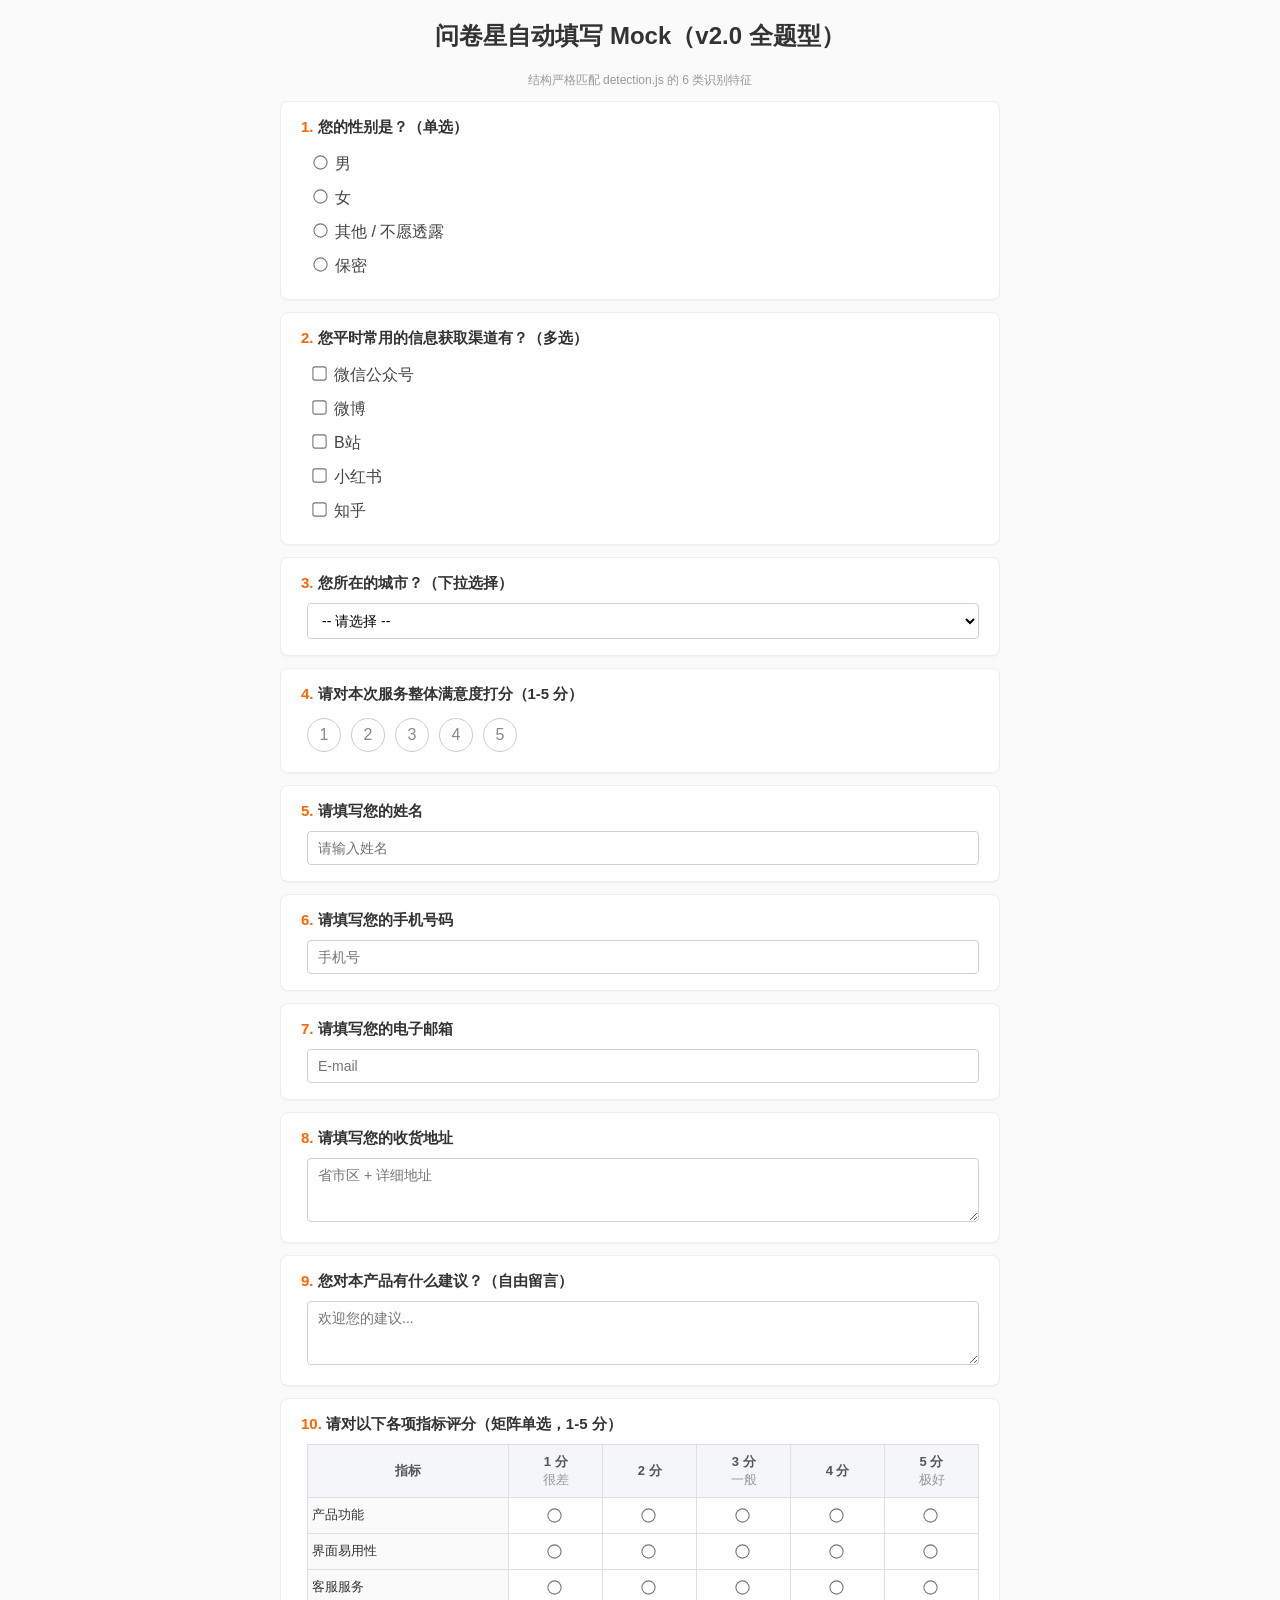
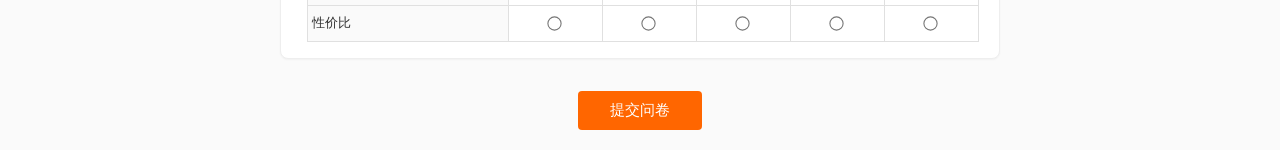
==== tests/fixtures/mock_wjx.html @ dd820f01 "test(v2): E2E 离线集成冒烟通过 + 修复 2 处交互 bug (75 tests) - detection.py: execute_script 显式 return；后处理删除 scal" ====
<!DOCTYPE html>
<html lang="zh-CN">
<head>
<meta charset="UTF-8">
<title>问卷星 Mock - 全题型 v2.0</title>
<style>
  body { font-family: "Microsoft YaHei", sans-serif; max-width: 720px; margin: 20px auto; padding: 0 16px; background: #fafafa; }
  .div_question { background: #fff; border: 1px solid #eee; border-radius: 8px; padding: 16px 20px; margin: 12px 0; box-shadow: 0 1px 2px rgba(0,0,0,.04); }
  .qtitle { font-size: 15px; font-weight: 600; color: #333; margin-bottom: 10px; }
  .qtitle .idx { color: #f60; margin-right: 4px; }
  .field { padding-left: 6px; }
  label.opt { display: block; padding: 6px 2px; color: #444; cursor: pointer; user-select: none; }
  input[type="radio"], input[type="checkbox"] { margin-right: 8px; transform: scale(1.1); }
  textarea, input[type="text"], input[type="tel"], select { width: 100%; box-sizing: border-box; padding: 8px 10px; border: 1px solid #d0d0d0; border-radius: 4px; font-size: 14px; font-family: inherit; }
  textarea { min-height: 64px; resize: vertical; }
  select { background: #fff; height: 36px; }
  /* ---- 量表样式 ---- */
  .rate { display: flex; gap: 10px; padding: 4px 0; }
  .rate .star-item {
    width: 32px; height: 32px; line-height: 32px; text-align: center;
    border: 1px solid #ccc; border-radius: 50%; color: #888; cursor: pointer;
    transition: all .15s;
  }
  .rate .star-item.active, .rate .star-item:hover { background: #ffb400; color: #fff; border-color: #ffb400; }
  /* ---- 矩阵样式 ---- */
  table.matrix { border-collapse: collapse; width: 100%; margin-top: 6px; font-size: 13px; }
  table.matrix th, table.matrix td { border: 1px solid #e0e0e0; padding: 8px 4px; text-align: center; }
  table.matrix th { background: #f4f6fa; color: #555; font-weight: 600; }
  table.matrix td.row-label { text-align: left; background: #fafafa; color: #333; width: 30%; }
  input[type="submit"] {
    margin-top: 20px; padding: 10px 32px; background: #f60; color: #fff;
    border: 0; border-radius: 4px; font-size: 15px; cursor: pointer;
  }
  input[type="submit"]:hover { background: #e55; }
</style>
</head>
<body>

<h2 style="text-align:center;color:#333;">问卷星自动填写 Mock（v2.0 全题型）</h2>
<p style="text-align:center;color:#999;font-size:12px;">结构严格匹配 detection.js 的 6 类识别特征</p>

<!-- Q1: 单选 -->
<div id="div1" class="div_question">
  <div class="qtitle"><span class="idx">1.</span>您的性别是？（单选）</div>
  <div class="field">
    <label class="opt"><input type="radio" name="q1" id="q1_1" value="1">男</label>
    <label class="opt"><input type="radio" name="q1" id="q1_2" value="2">女</label>
    <label class="opt"><input type="radio" name="q1" id="q1_3" value="3">其他 / 不愿透露</label>
    <label class="opt"><input type="radio" name="q1" id="q1_4" value="4">保密</label>
  </div>
</div>

<!-- Q2: 多选 -->
<div id="div2" class="div_question">
  <div class="qtitle"><span class="idx">2.</span>您平时常用的信息获取渠道有？（多选）</div>
  <div class="field">
    <label class="opt"><input type="checkbox" name="q2" id="q2_1" value="1">微信公众号</label>
    <label class="opt"><input type="checkbox" name="q2" id="q2_2" value="2">微博</label>
    <label class="opt"><input type="checkbox" name="q2" id="q2_3" value="3">B站</label>
    <label class="opt"><input type="checkbox" name="q2" id="q2_4" value="4">小红书</label>
    <label class="opt"><input type="checkbox" name="q2" id="q2_5" value="5">知乎</label>
  </div>
</div>

<!-- Q3: 下拉 -->
<div id="div3" class="div_question">
  <div class="qtitle"><span class="idx">3.</span>您所在的城市？（下拉选择）</div>
  <div class="field">
    <select name="q3" id="selectq3">
      <option value="">-- 请选择 --</option>
      <option value="1">北京</option>
      <option value="2">上海</option>
      <option value="3">广州</option>
      <option value="4">深圳</option>
      <option value="5">杭州</option>
      <option value="6">成都</option>
      <option value="7">西安</option>
      <option value="8">其他</option>
    </select>
  </div>
</div>

<!-- Q4: 量表（星评） -->
<div id="div4" class="div_question">
  <div class="qtitle"><span class="idx">4.</span>请对本次服务整体满意度打分（1-5 分）</div>
  <div class="field">
    <!-- 隐藏 radio（问卷星常见做法），对应 1..5 分值 -->
    <input type="radio" name="q4" value="1" style="display:none">
    <input type="radio" name="q4" value="2" style="display:none">
    <input type="radio" name="q4" value="3" style="display:none">
    <input type="radio" name="q4" value="4" style="display:none">
    <input type="radio" name="q4" value="5" style="display:none">
    <!-- 可点击的星点，带数字文本 -->
    <div class="rate" data-q="4">
      <span class="star-item star level">1</span>
      <span class="star-item star level">2</span>
      <span class="star-item star level">3</span>
      <span class="star-item star level">4</span>
      <span class="star-item star level">5</span>
    </div>
  </div>
</div>

<!-- Q5: 填空（姓名字段） -->
<div id="div5" class="div_question">
  <div class="qtitle"><span class="idx">5.</span>请填写您的姓名</div>
  <div class="field">
    <input type="text" id="q5" name="q5" placeholder="请输入姓名">
  </div>
</div>

<!-- Q6: 填空（手机字段） -->
<div id="div6" class="div_question">
  <div class="qtitle"><span class="idx">6.</span>请填写您的手机号码</div>
  <div class="field">
    <input type="tel" id="q6" name="q6" placeholder="手机号">
  </div>
</div>

<!-- Q7: 填空（邮箱字段） -->
<div id="div7" class="div_question">
  <div class="qtitle"><span class="idx">7.</span>请填写您的电子邮箱</div>
  <div class="field">
    <input type="text" id="q7" name="q7" placeholder="E-mail">
  </div>
</div>

<!-- Q8: 填空（地址字段，textarea） -->
<div id="div8" class="div_question">
  <div class="qtitle"><span class="idx">8.</span>请填写您的收货地址</div>
  <div class="field">
    <textarea id="q8" name="q8" placeholder="省市区 + 详细地址"></textarea>
  </div>
</div>

<!-- Q9: 填空（无字段，纯普通文本） -->
<div id="div9" class="div_question">
  <div class="qtitle"><span class="idx">9.</span>您对本产品有什么建议？（自由留言）</div>
  <div class="field">
    <textarea id="q9" name="q9" placeholder="欢迎您的建议..."></textarea>
  </div>
</div>

<!-- Q10: 矩阵单选（3 行 × 5 列） -->
<div id="div10" class="div_question">
  <div class="qtitle"><span class="idx">10.</span>请对以下各项指标评分（矩阵单选，1-5 分）</div>
  <div class="field">
    <table class="matrix">
      <thead>
        <tr>
          <th>指标</th>
          <th>1 分<br><span style="font-weight:400;color:#999">很差</span></th>
          <th>2 分</th>
          <th>3 分<br><span style="font-weight:400;color:#999">一般</span></th>
          <th>4 分</th>
          <th>5 分<br><span style="font-weight:400;color:#999">极好</span></th>
        </tr>
      </thead>
      <tbody>
        <tr>
          <td class="row-label">产品功能</td>
          <td><input type="radio" name="q10_1" value="1"></td>
          <td><input type="radio" name="q10_1" value="2"></td>
          <td><input type="radio" name="q10_1" value="3"></td>
          <td><input type="radio" name="q10_1" value="4"></td>
          <td><input type="radio" name="q10_1" value="5"></td>
        </tr>
        <tr>
          <td class="row-label">界面易用性</td>
          <td><input type="radio" name="q10_2" value="1"></td>
          <td><input type="radio" name="q10_2" value="2"></td>
          <td><input type="radio" name="q10_2" value="3"></td>
          <td><input type="radio" name="q10_2" value="4"></td>
          <td><input type="radio" name="q10_2" value="5"></td>
        </tr>
        <tr>
          <td class="row-label">客服服务</td>
          <td><input type="radio" name="q10_3" value="1"></td>
          <td><input type="radio" name="q10_3" value="2"></td>
          <td><input type="radio" name="q10_3" value="3"></td>
          <td><input type="radio" name="q10_3" value="4"></td>
          <td><input type="radio" name="q10_3" value="5"></td>
        </tr>
        <tr>
          <td class="row-label">性价比</td>
          <td><input type="radio" name="q10_4" value="1"></td>
          <td><input type="radio" name="q10_4" value="2"></td>
          <td><input type="radio" name="q10_4" value="3"></td>
          <td><input type="radio" name="q10_4" value="4"></td>
          <td><input type="radio" name="q10_4" value="5"></td>
        </tr>
      </tbody>
    </table>
  </div>
</div>

<div style="text-align:center;">
  <input type="submit" id="submit_button" value="提交问卷">
</div>

</body>
</html>
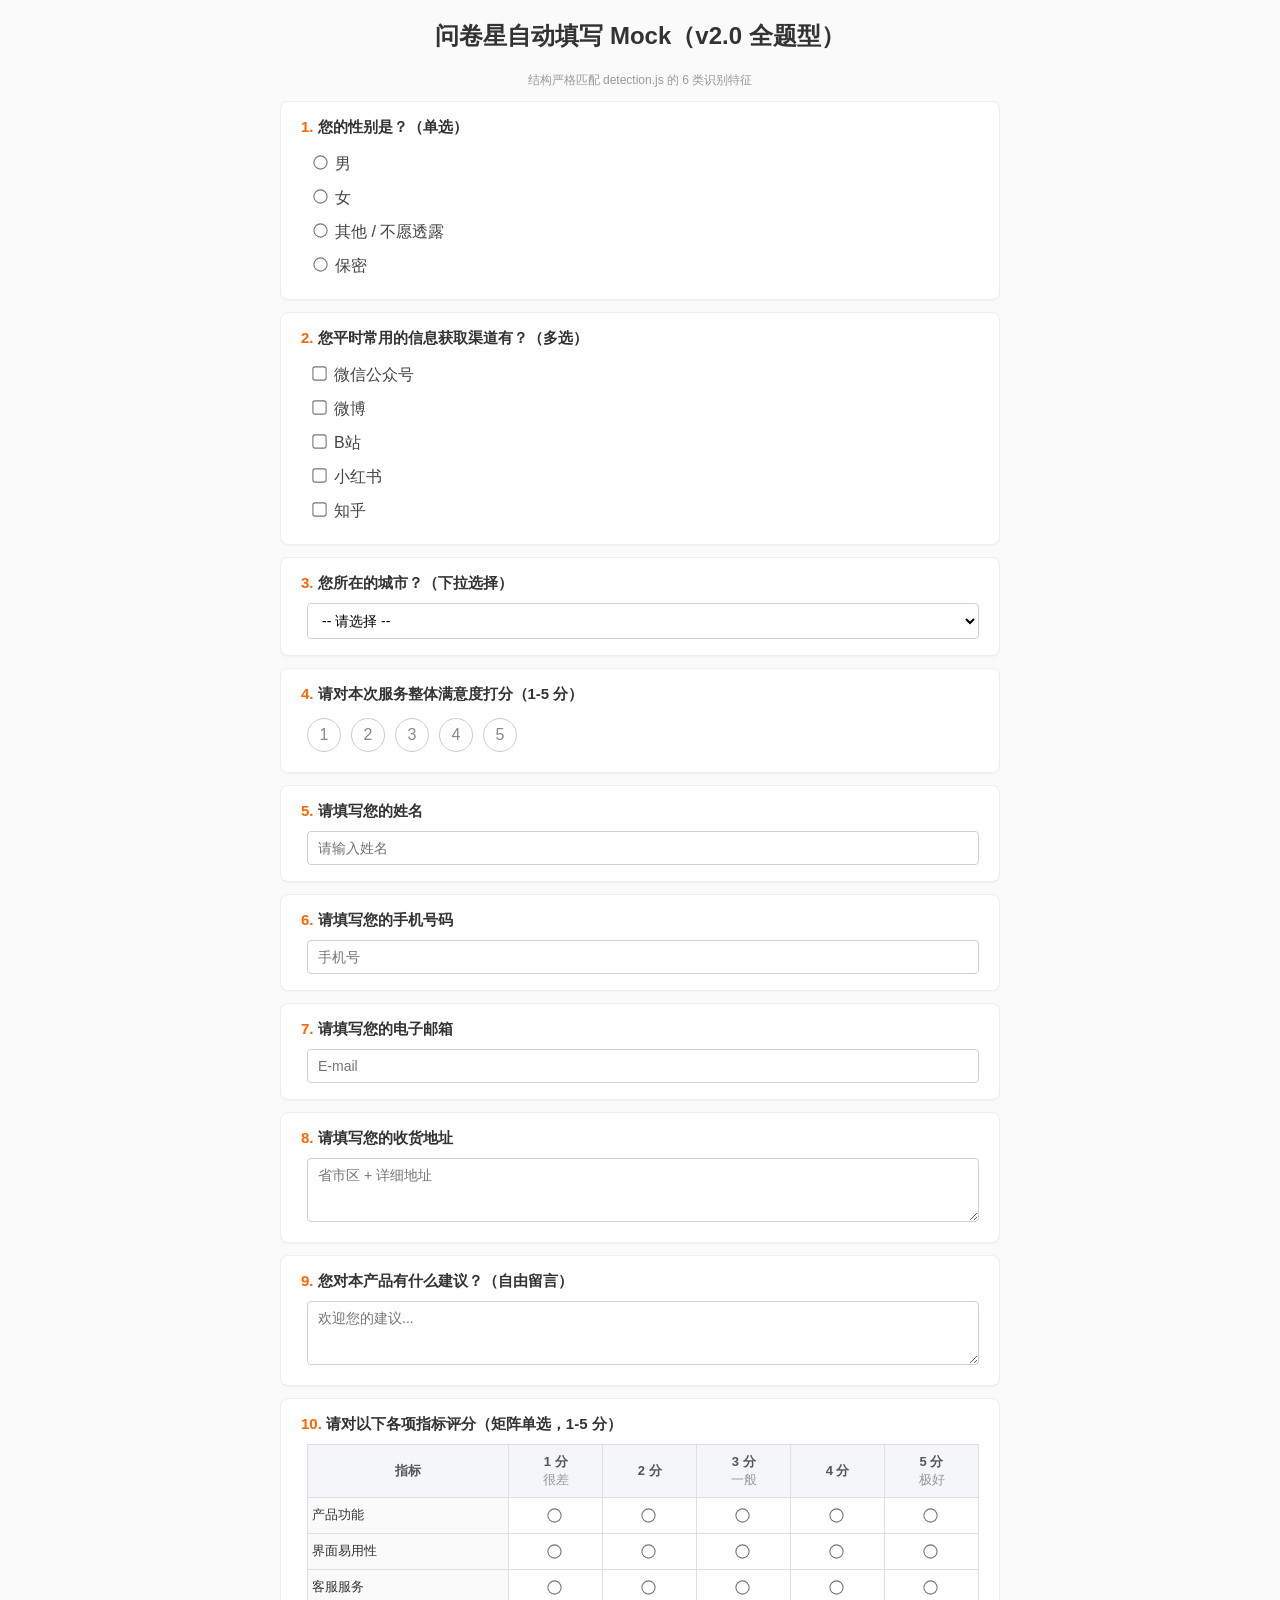
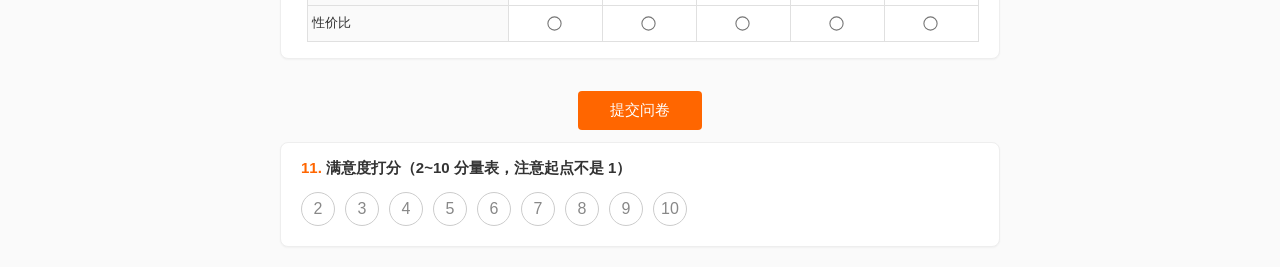
==== commit 22e1b024: "feat(v2.5+v2.6): 评估整改两批次 - 重复提交防护 + GUI 循环收敛 + CI 三件套门禁 v2.5 修四个可复现的正确性缺陷：CLI --resume 静默空操作、提交成功后仍整" ====
--- a/tests/fixtures/mock_wjx.html
+++ b/tests/fixtures/mock_wjx.html
@@ -198,5 +198,70 @@
   <input type="submit" id="submit_button" value="提交问卷">
 </div>
 
+<div id="q11_block" class="div_question">
+  <div class="qtitle"><span class="idx">11.</span>满意度打分（<b>2~10 分</b>量表，注意起点不是 1）</div>
+  <div class="field rate" id="div11">
+    <input type="radio" name="q11" value="2" style="display:none">
+    <input type="radio" name="q11" value="3" style="display:none">
+    <input type="radio" name="q11" value="4" style="display:none">
+    <input type="radio" name="q11" value="5" style="display:none">
+    <input type="radio" name="q11" value="6" style="display:none">
+    <input type="radio" name="q11" value="7" style="display:none">
+    <input type="radio" name="q11" value="8" style="display:none">
+    <input type="radio" name="q11" value="9" style="display:none">
+    <input type="radio" name="q11" value="10" style="display:none">
+    <span class="star-item" data-v="2">2</span>
+    <span class="star-item" data-v="3">3</span>
+    <span class="star-item" data-v="4">4</span>
+    <span class="star-item" data-v="5">5</span>
+    <span class="star-item" data-v="6">6</span>
+    <span class="star-item" data-v="7">7</span>
+    <span class="star-item" data-v="8">8</span>
+    <span class="star-item" data-v="9">9</span>
+    <span class="star-item" data-v="10">10</span>
+  </div>
+</div>
+
+<script>
+// 提交行为：模拟问卷星的 AJAX 提交 —— URL 不变，稍后在页面里渲染成功文案。
+// 这正是 submit_success_detect_script() 要走"关键词"分支而不是"URL 变化"分支的原因。
+// 同时记录点击次数，供"绝不能重复提交"的回归用例断言。
+window.__submitClicks = 0;
+window.__lastCheckedValue = function (name) {
+  var r = document.querySelector('input[name="' + name + '"]:checked');
+  return r ? r.value : null;
+};
+(function () {
+  var btn = document.getElementById('submit_button');
+  if (!btn) return;
+  btn.addEventListener('click', function (ev) {
+    // 阻止默认提交：file:// 下会让页面跳走，把 E2E 的断言窗口弄没
+    if (ev && ev.preventDefault) ev.preventDefault();
+    window.__submitClicks += 1;
+    window.setTimeout(function () {
+      var box = document.createElement('div');
+      box.id = 'submit_result';
+      box.className = 'submit-succ';
+      box.textContent = '提交成功，感谢您的参与！';
+      document.body.appendChild(box);
+    }, 150);
+  });
+  // Q11 的星块点击只负责高亮，真实选中状态由隐藏 radio 承载（与问卷星一致）
+  Array.prototype.forEach.call(
+    document.querySelectorAll('#div11 .star-item'),
+    function (el) {
+      el.addEventListener('click', function () {
+        var r = document.querySelector('input[name="q11"][value="' + el.dataset.v + '"]');
+        if (r) r.checked = true;
+        el.parentNode.querySelectorAll('.star-item').forEach(function (s) {
+          s.classList.remove('active');
+        });
+        el.classList.add('active');
+      });
+    }
+  );
+})();
+</script>
+
 </body>
 </html>
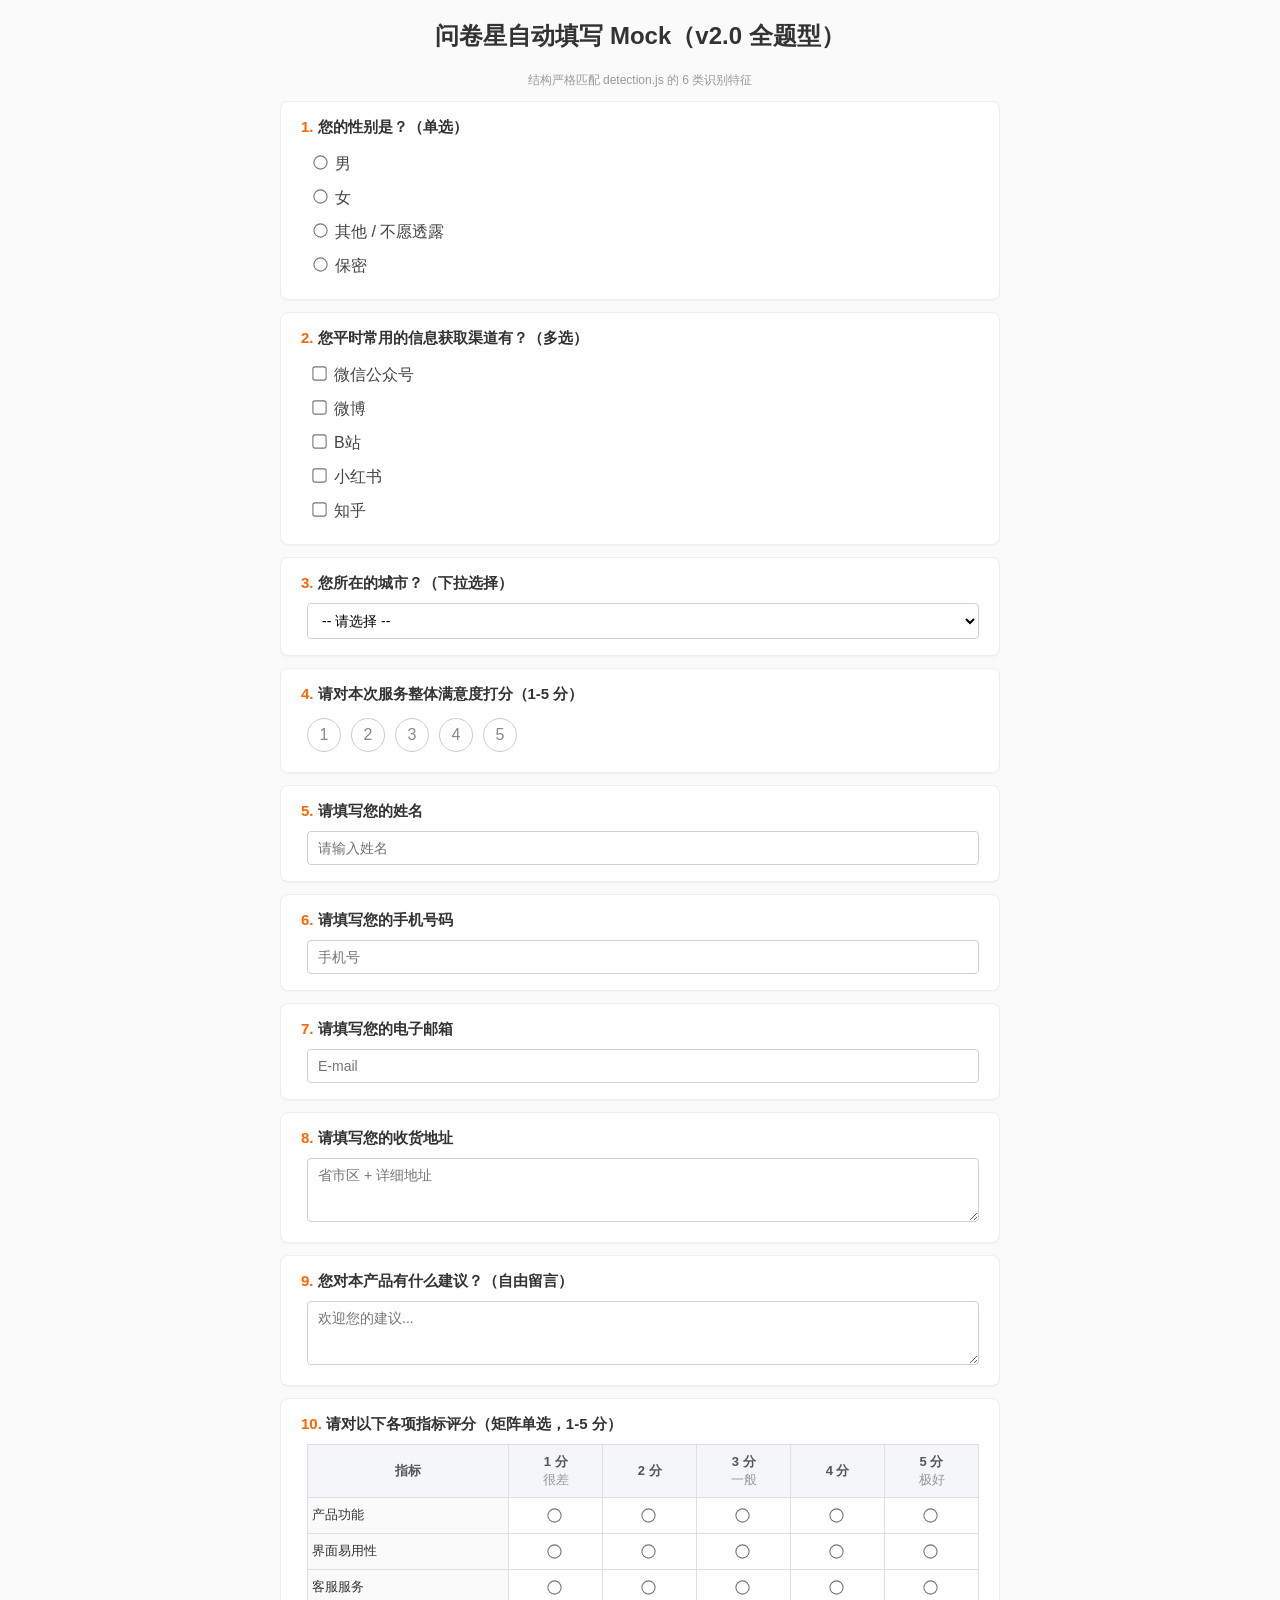
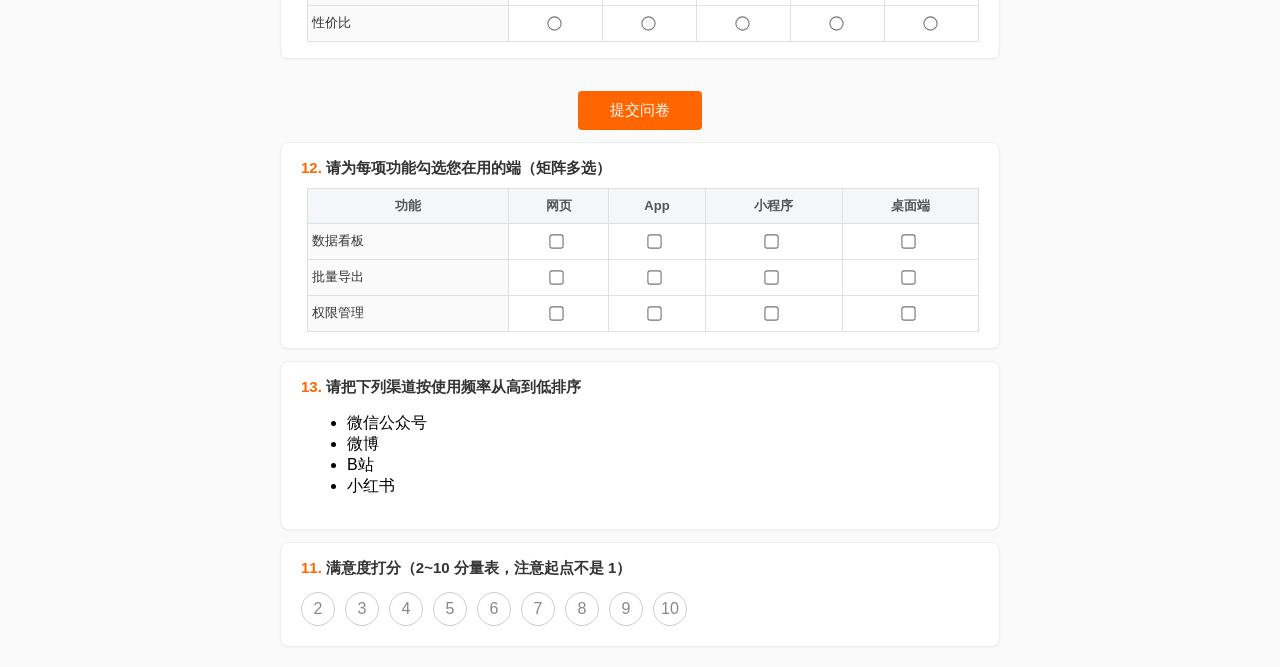
==== commit a442903c: "feat(v3.0): 引擎迭代 - 轮内可停 + 题干锚定 + 矩阵多选/排序/分页 + 平台常量层 五批合并为一个代码提交：按单批切会让中间提交编译不过（cli.py 同时载着停止谓词 透传、平台" ====
--- a/tests/fixtures/mock_wjx.html
+++ b/tests/fixtures/mock_wjx.html
@@ -198,6 +198,57 @@
   <input type="submit" id="submit_button" value="提交问卷">
 </div>
 
+<!-- Q12: 矩阵多选（3 行 × 4 列，v3.0 新增题型）-->
+<!-- 刻意放在提交按钮之后：与 Q11 一样，题目在 DOM 里的位置不影响探测按题号升序输出，
+     顺带钉住"探测顺序 ≠ 文档顺序"这一前提 -->
+<div id="div12" class="div_question">
+  <div class="qtitle"><span class="idx">12.</span>请为每项功能勾选您在用的端（矩阵多选）</div>
+  <div class="field">
+    <table class="matrix">
+      <thead>
+        <tr><th>功能</th><th>网页</th><th>App</th><th>小程序</th><th>桌面端</th></tr>
+      </thead>
+      <tbody>
+        <tr>
+          <td class="row-label">数据看板</td>
+          <td><input type="checkbox" name="q12_1" value="1"></td>
+          <td><input type="checkbox" name="q12_1" value="2"></td>
+          <td><input type="checkbox" name="q12_1" value="3"></td>
+          <td><input type="checkbox" name="q12_1" value="4"></td>
+        </tr>
+        <tr>
+          <td class="row-label">批量导出</td>
+          <td><input type="checkbox" name="q12_2" value="1"></td>
+          <td><input type="checkbox" name="q12_2" value="2"></td>
+          <td><input type="checkbox" name="q12_2" value="3"></td>
+          <td><input type="checkbox" name="q12_2" value="4"></td>
+        </tr>
+        <tr>
+          <td class="row-label">权限管理</td>
+          <td><input type="checkbox" name="q12_3" value="1"></td>
+          <td><input type="checkbox" name="q12_3" value="2"></td>
+          <td><input type="checkbox" name="q12_3" value="3"></td>
+          <td><input type="checkbox" name="q12_3" value="4"></td>
+        </tr>
+      </tbody>
+    </table>
+  </div>
+</div>
+
+<!-- Q13: 排序题（v3.0）—— ul.lisort + 隐藏 input 承载 "3,1,2" 提交值 -->
+<div id="div13" class="div_question">
+  <div class="qtitle"><span class="idx">13.</span>请把下列渠道按使用频率从高到低排序</div>
+  <div class="field">
+    <ul class="lisort" id="q13_list">
+      <li value="1">微信公众号</li>
+      <li value="2">微博</li>
+      <li value="3">B站</li>
+      <li value="4">小红书</li>
+    </ul>
+    <input type="hidden" name="q13" id="q13" value="">
+  </div>
+</div>
+
 <div id="q11_block" class="div_question">
   <div class="qtitle"><span class="idx">11.</span>满意度打分（<b>2~10 分</b>量表，注意起点不是 1）</div>
   <div class="field rate" id="div11">
@@ -246,6 +297,22 @@
       document.body.appendChild(box);
     }, 150);
   });
+  // Q13 排序题：点击某个 li 就把它挪到最前（真实页面是拖拽，这里给 E2E 一个可断言的顺序变化）
+  Array.prototype.forEach.call(
+    document.querySelectorAll('#q13_list li'),
+    function (li) {
+      li.addEventListener('click', function () {
+        var ul = li.parentNode;
+        if (ul.firstChild !== li) ul.insertBefore(li, ul.firstChild);
+        var hidden = document.querySelector('input[name="q13"]');
+        if (hidden) {
+          hidden.value = Array.prototype.map.call(ul.children, function (x) {
+            return x.getAttribute('value');
+          }).join(',');
+        }
+      });
+    }
+  );
   // Q11 的星块点击只负责高亮，真实选中状态由隐藏 radio 承载（与问卷星一致）
   Array.prototype.forEach.call(
     document.querySelectorAll('#div11 .star-item'),
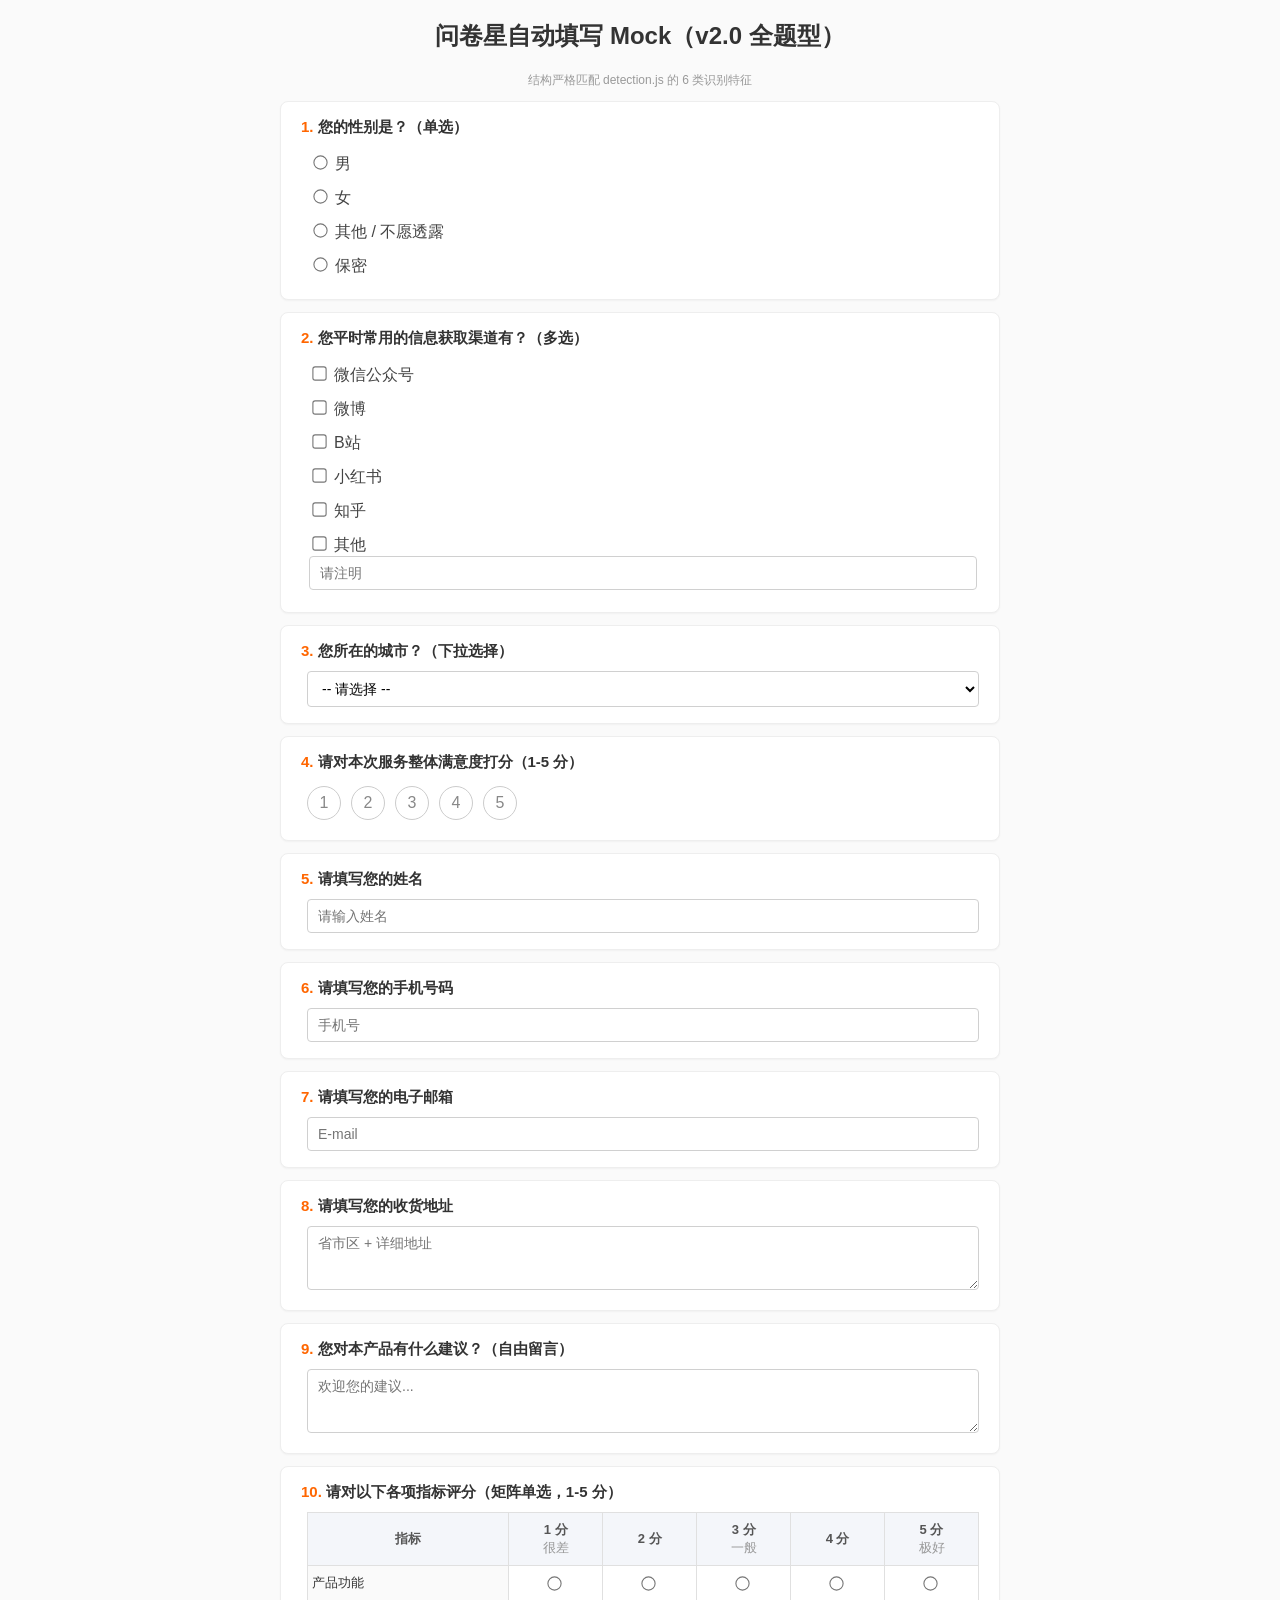
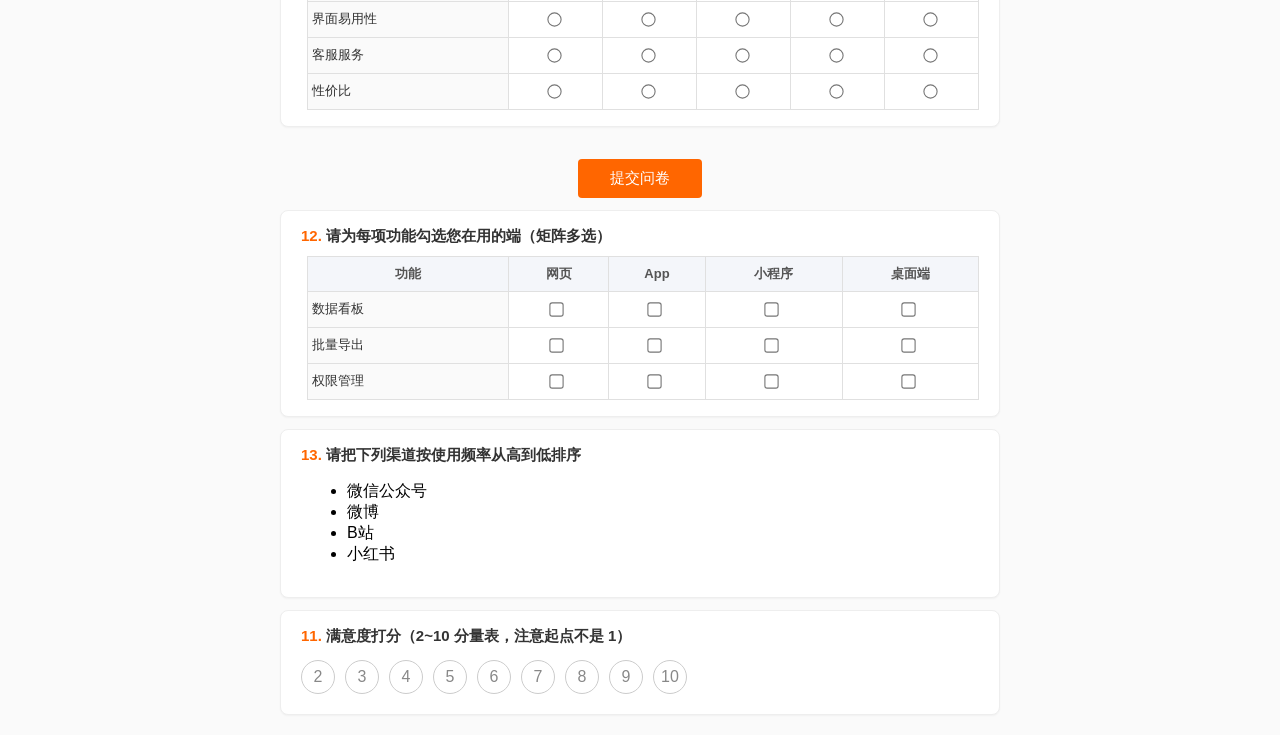
==== commit 61f14d2d: "feat(v3.0): 批次对齐三件套 - 问卷键归一化 + 选项自带填空框 + 接管 window.alert 三条都来自对同类项目（ZainCheung/wenjuanxin，317★ 油猴脚本）" ====
--- a/tests/fixtures/mock_wjx.html
+++ b/tests/fixtures/mock_wjx.html
@@ -59,6 +59,11 @@
     <label class="opt"><input type="checkbox" name="q2" id="q2_3" value="3">B站</label>
     <label class="opt"><input type="checkbox" name="q2" id="q2_4" value="4">小红书</label>
     <label class="opt"><input type="checkbox" name="q2" id="q2_5" value="5">知乎</label>
+    <!-- 选项自带的填空框（"其他____"）：勾中它必须同时写文本，否则平台按
+         "该项未填写"拒收整题。v3.0 的 blank_options 识别就靠这一格。 -->
+    <label class="opt"><input type="checkbox" name="q2" id="q2_6" value="6">其他
+      <input type="text" class="underline" id="q2_6_text" maxlength="6" placeholder="请注明">
+    </label>
   </div>
 </div>
 
@@ -282,6 +287,22 @@
   var r = document.querySelector('input[name="' + name + '"]:checked');
   return r ? r.value : null;
 };
+// 必填校验：勾了自带填空框的选项（"其他____"）却没写字 → 弹 alert 并拒绝提交。
+// 真实问卷星就是在这里弹原生 alert 的 —— 原生弹窗会噎住 Selenium
+// （下一条命令抛 UnexpectedAlertPresentException），所以 alert 接管的用例专门靠它。
+window.__blankViolation = function () {
+  var bad = null;
+  Array.prototype.forEach.call(
+    document.querySelectorAll('input[type="checkbox"], input[type="radio"]'),
+    function (ctl) {
+      if (!ctl.checked) return;
+      var box = ctl.closest ? ctl.closest('label, li, td') : null;
+      if (!box) return;
+      var t = box.querySelector('input[type="text"], textarea');
+      if (t && !(t.value || '').trim()) bad = ctl.name || '';
+    });
+  return bad;
+};
 (function () {
   var btn = document.getElementById('submit_button');
   if (!btn) return;
@@ -289,6 +310,11 @@
     // 阻止默认提交：file:// 下会让页面跳走，把 E2E 的断言窗口弄没
     if (ev && ev.preventDefault) ev.preventDefault();
     window.__submitClicks += 1;
+    var violation = window.__blankViolation();
+    if (violation) {
+      window.alert('您第 ' + violation.replace(/\D/g, '') + ' 题的"其他"项未填写');
+      return;
+    }
     window.setTimeout(function () {
       var box = document.createElement('div');
       box.id = 'submit_result';
